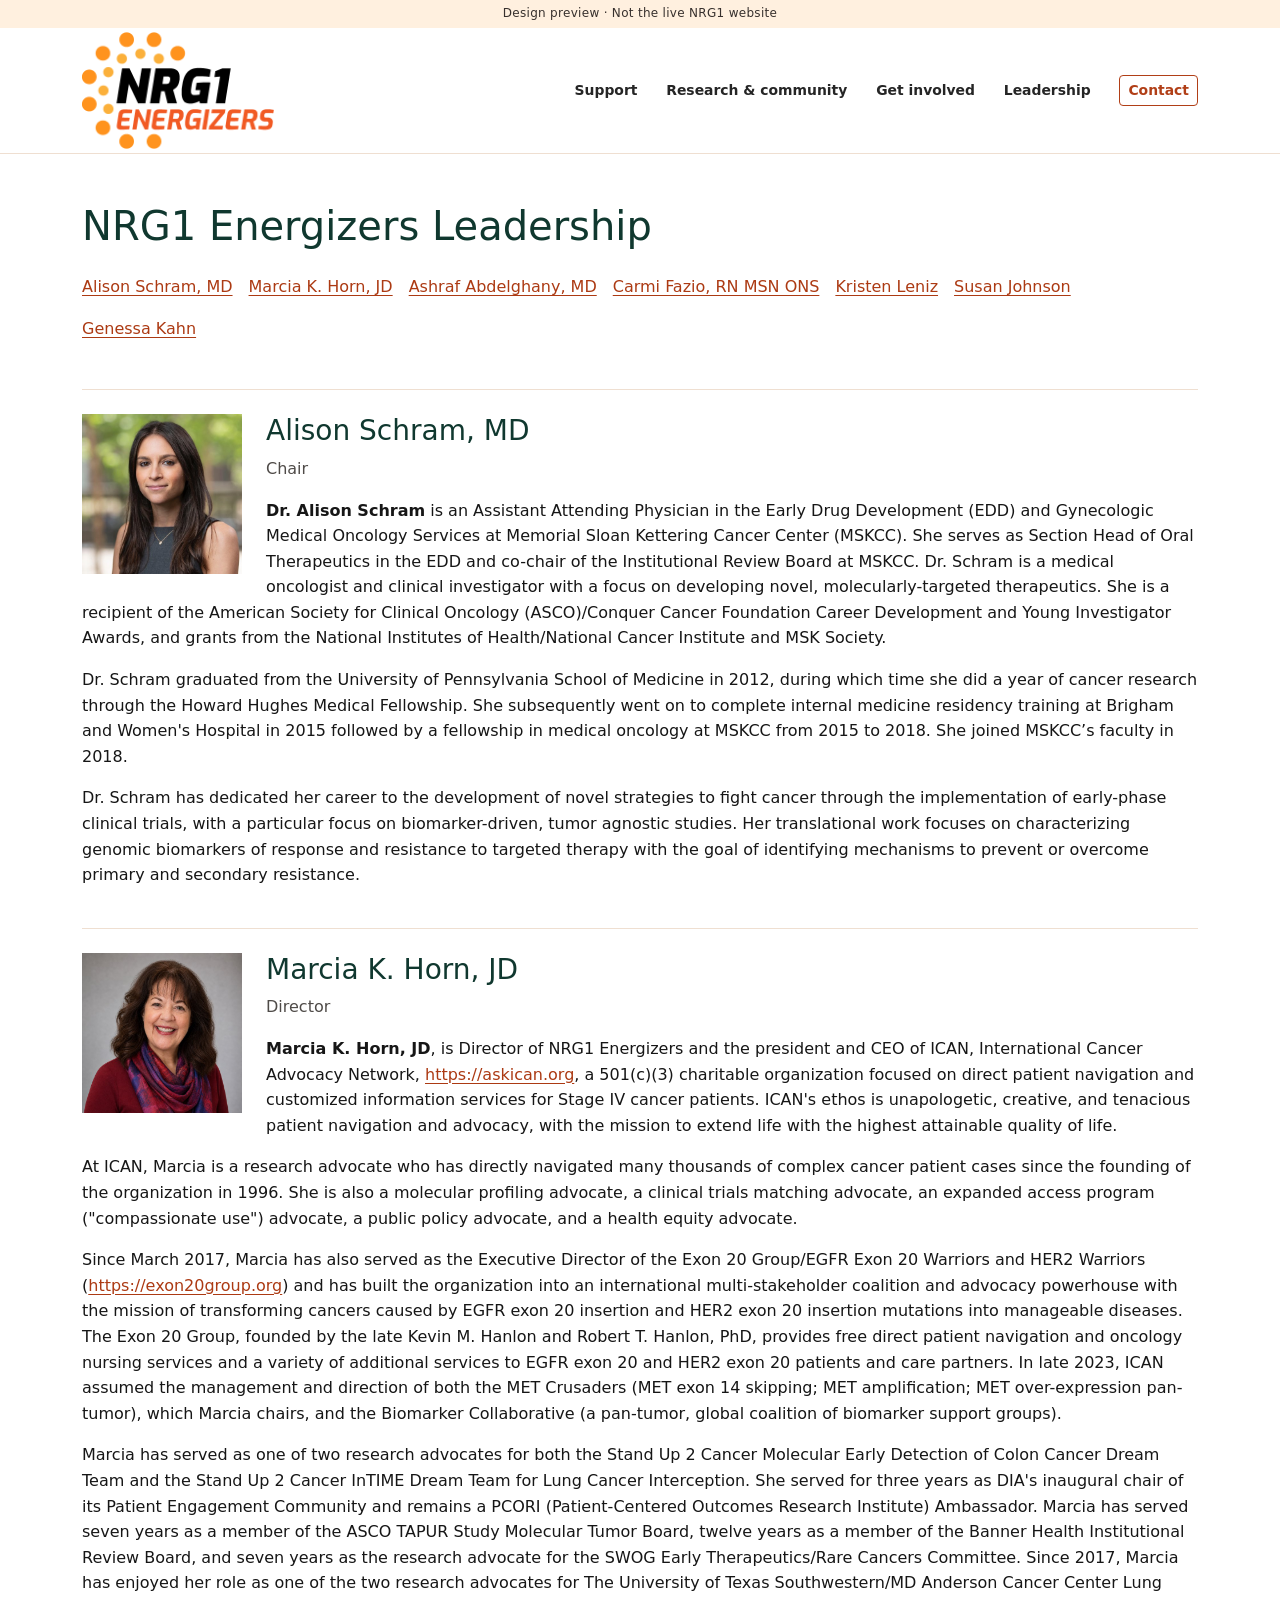
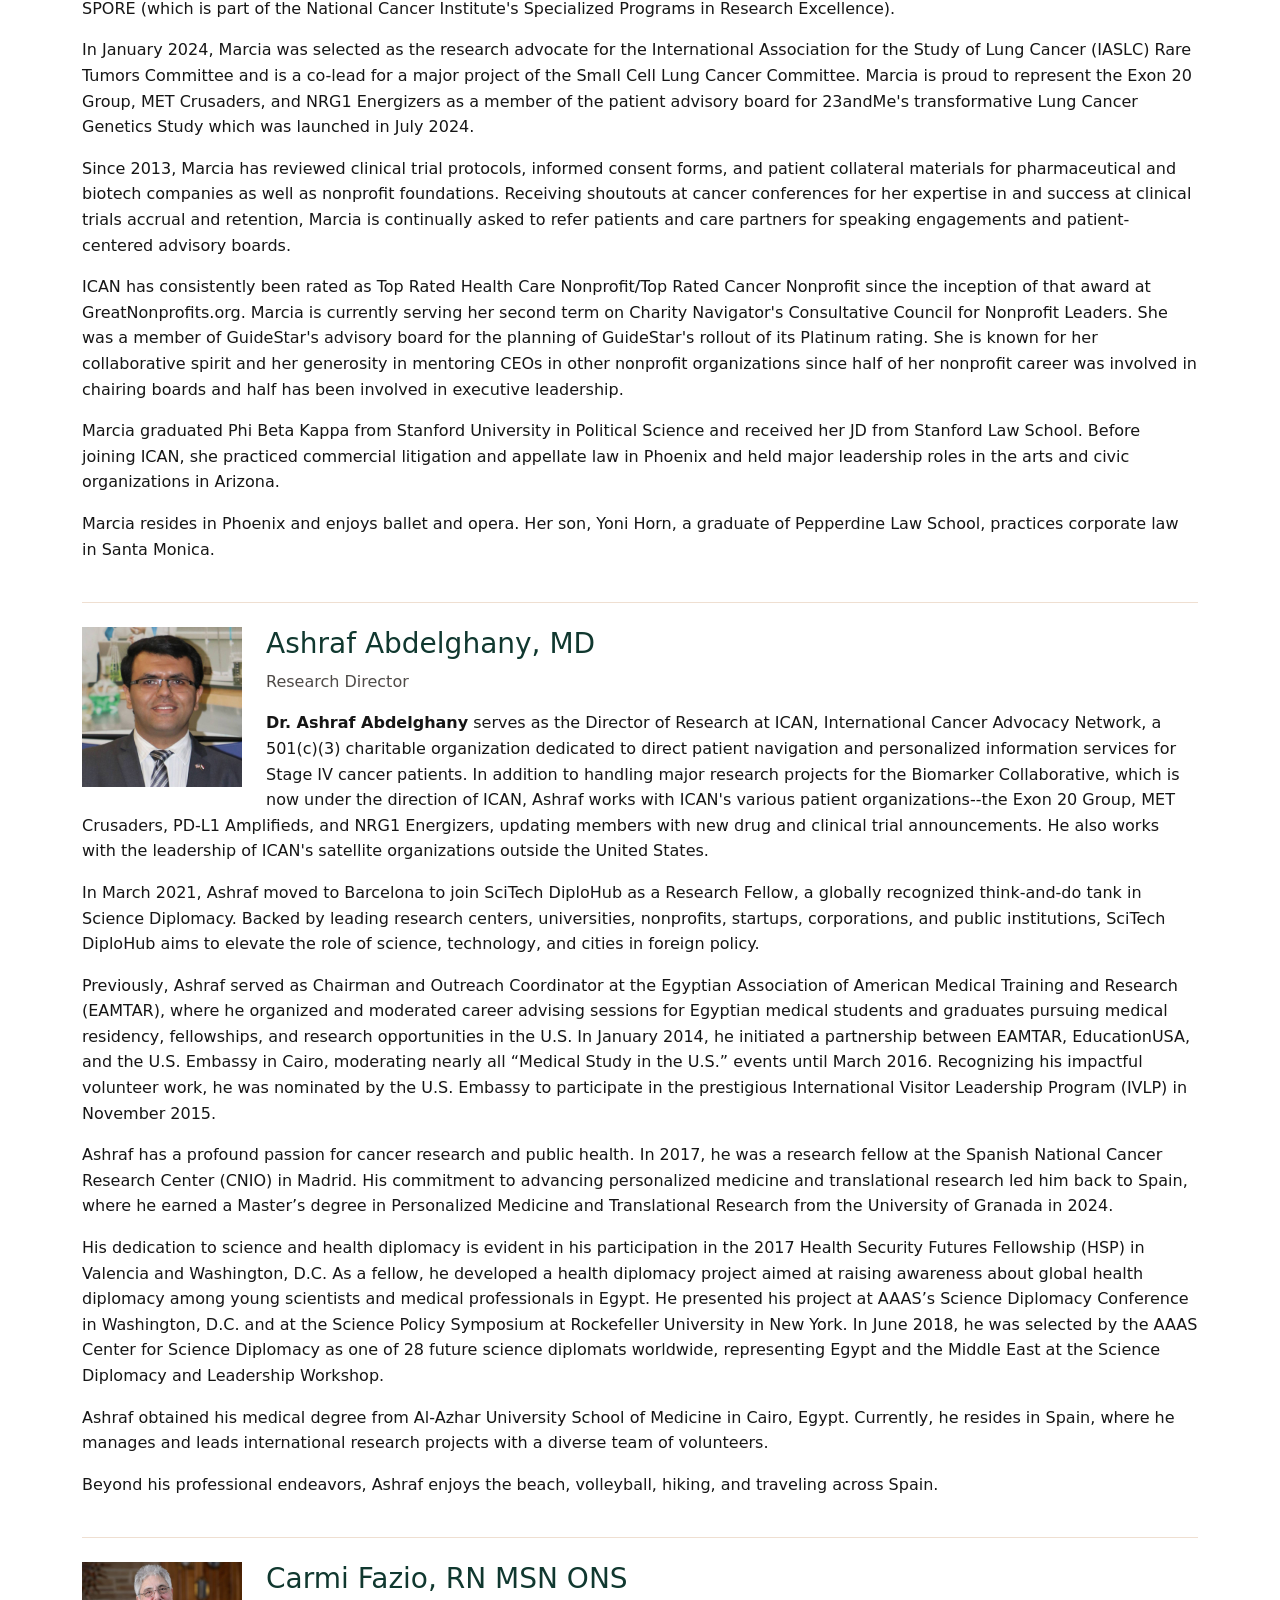
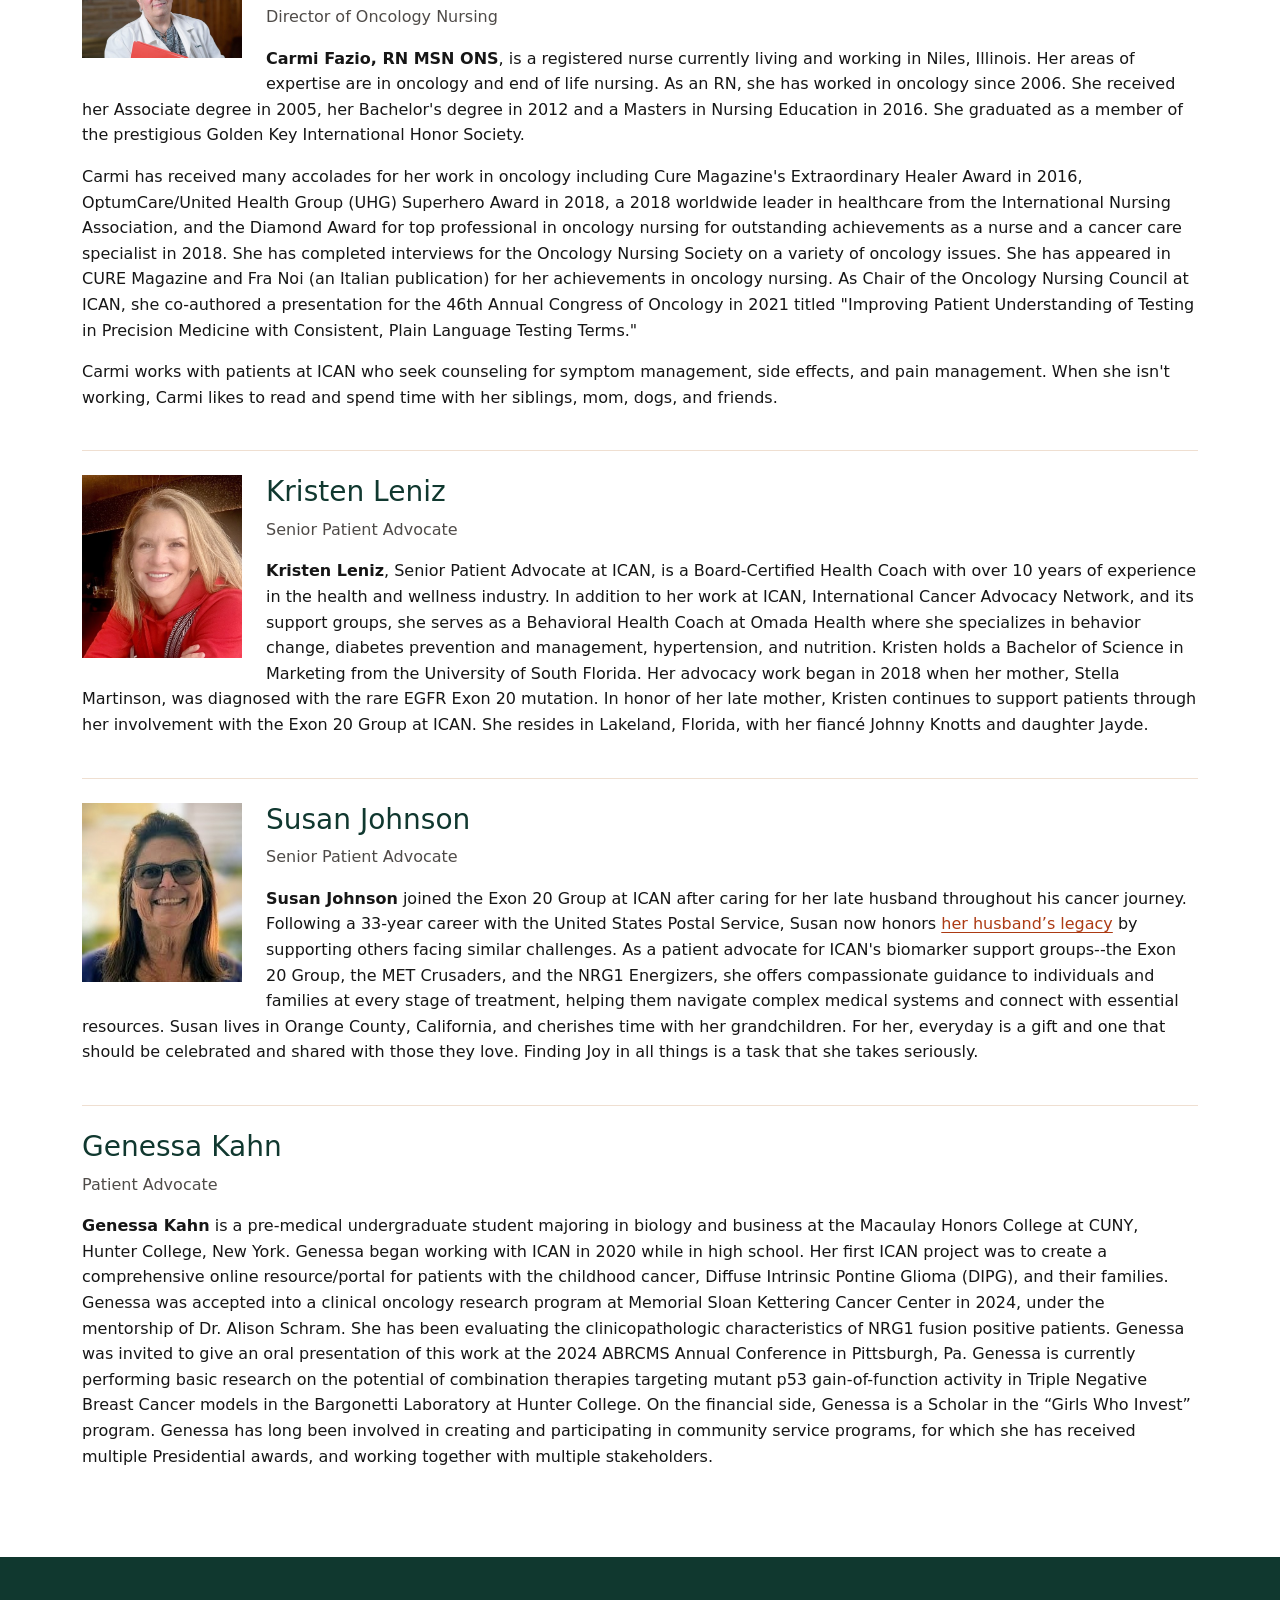
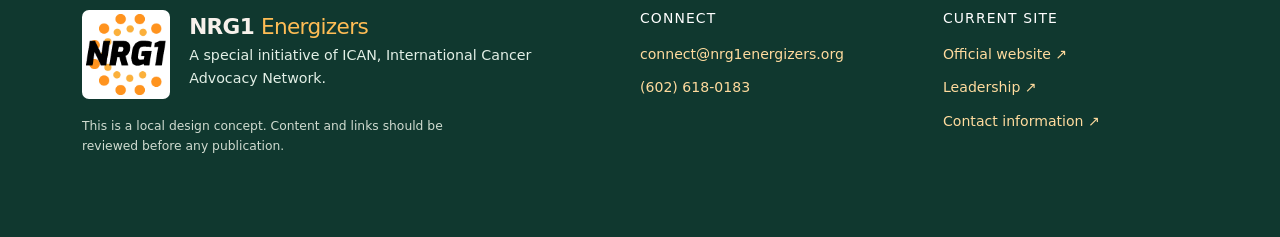
==== preview/leadership-bios.html @ 2e57fc19 "Publish NRG1 design preview for Marcia" ====
<!doctype html>
<html lang="en">
<head>
  <meta charset="utf-8">
  <meta name="viewport" content="width=device-width, initial-scale=1">
  <meta name="description" content="Full biographies of the NRG1 Energizers leadership team.">
  <title>Leadership Biographies — NRG1 Energizers</title>
  <link rel="icon" href="assets/images/nrg1-icon.png" type="image/png">
  <link href="https://cdn.jsdelivr.net/npm/bootstrap@5.2.3/dist/css/bootstrap.min.css" rel="stylesheet">
  <link href="assets/css/nrg1.css" rel="stylesheet">
  <link href="assets/css/design-experiments.css" rel="stylesheet">
</head>
<body class="nrg1-bootstrap-theme">
  <a class="skip-link" href="#main">Skip to content</a>
  <div class="prototype-label">Design preview · Not the live NRG1 website</div>
  <header class="site-header">
    <nav class="container nav-wrap" aria-label="Main navigation">
      <a class="wordmark" href="index.html" aria-label="NRG1 Energizers home">
        <img class="brand-logo" src="assets/images/nrg1-logo.png" width="392" height="240" alt="NRG1 Energizers">
      </a>
      <div class="nav-desktop">
        <a href="index.html#support">Support</a>
        <a href="index.html#research">Research &amp; community</a>
        <a href="index.html#involved">Get involved</a>
        <a href="index.html#leadership">Leadership</a>
        <a class="btn btn-outline-primary btn-sm" href="contact.html">Contact</a>
      </div>
      <details class="mobile-nav">
        <summary>Menu <span aria-hidden="true">☰</span></summary>
        <div class="mobile-nav-items">
          <a href="index.html#support">Support</a>
          <a href="index.html#research">Research &amp; community</a>
          <a href="index.html#involved">Get involved</a>
          <a href="index.html#leadership">Leadership</a>
          <a class="btn btn-outline-primary btn-sm" href="contact.html">Contact</a>
        </div>
      </details>
    </nav>
  </header>

  <main id="main" class="leadership-bios container py-5">
    <h1 class="mb-4">NRG1 Energizers Leadership</h1>
    <nav class="mb-5" aria-label="Jump to a biography">
      <ul class="list-unstyled d-flex flex-wrap gap-3 mb-0">
        <li><a href="#alison-schram">Alison Schram, MD</a></li>
        <li><a href="#marcia-horn">Marcia K. Horn, JD</a></li>
        <li><a href="#ashraf-abdelghany">Ashraf Abdelghany, MD</a></li>
        <li><a href="#carmi-fazio">Carmi Fazio, RN MSN ONS</a></li>
        <li><a href="#kristen-leniz">Kristen Leniz</a></li>
        <li><a href="#susan-johnson">Susan Johnson</a></li>
        <li><a href="#genessa-kahn">Genessa Kahn</a></li>
      </ul>
    </nav>
    <!-- Biography wording, paragraph boundaries, emphasis, and links preserved from https://nrg1energizers.org/leadership.html. -->
    <section id="alison-schram" class="bio-section clearfix py-4 border-top" aria-labelledby="alison-schram-heading" tabindex="-1">
      <img class="bio-portrait img-fluid d-block float-md-start me-md-4 mb-3" src="assets/images/leadership/alison-schram.jpg" width="500" height="500" alt="Portrait of Alison Schram, MD" loading="lazy">
      <h2 class="fs-3 mb-2" id="alison-schram-heading">Alison Schram, MD</h2>
      <p class="bio-title mb-3">Chair</p>
      <p><strong>Dr. Alison Schram</strong>  is an Assistant Attending Physician in the Early Drug Development (EDD) and Gynecologic Medical Oncology Services at Memorial Sloan Kettering Cancer Center (MSKCC). She serves as Section Head of Oral Therapeutics in the EDD and co-chair of the Institutional Review Board at MSKCC. Dr. Schram is a medical oncologist and clinical investigator with a focus on developing novel, molecularly-targeted therapeutics. She is a recipient of the American Society for Clinical Oncology (ASCO)/Conquer Cancer Foundation Career Development and Young Investigator Awards, and grants from the National Institutes of Health/National Cancer Institute and MSK Society.</p>
      <p>Dr. Schram graduated from the University of Pennsylvania School of Medicine in 2012, during which time she did a year of cancer research through the Howard Hughes Medical Fellowship. She subsequently went on to complete internal medicine residency training at Brigham and Women's Hospital in 2015 followed by a fellowship in medical oncology at MSKCC from 2015 to 2018. She joined MSKCC’s faculty in 2018.</p>
      <p>Dr. Schram has dedicated her career to the development of novel strategies to fight cancer through the implementation of early-phase clinical trials, with a particular focus on biomarker-driven, tumor agnostic studies. Her translational work focuses on characterizing genomic biomarkers of response and resistance to targeted therapy with the goal of identifying mechanisms to prevent or overcome primary and secondary resistance.</p>
    </section>
    <section id="marcia-horn" class="bio-section clearfix py-4 border-top" aria-labelledby="marcia-horn-heading" tabindex="-1">
      <img class="bio-portrait img-fluid d-block float-md-start me-md-4 mb-3" src="assets/images/leadership/marcia_horn.jpg" width="560" height="560" alt="Portrait of Marcia K. Horn, JD" loading="lazy">
      <h2 class="fs-3 mb-2" id="marcia-horn-heading">Marcia K. Horn, JD</h2>
      <p class="bio-title mb-3">Director</p>
      <p><strong>Marcia K. Horn, JD</strong>, is Director of NRG1 Energizers and the president and CEO of ICAN, International Cancer Advocacy Network, <a href="https://askican.org/">https://askican.org</a>, a 501(c)(3) charitable organization focused on direct patient navigation and customized information services for Stage IV cancer patients. ICAN's ethos is unapologetic, creative, and tenacious patient navigation and advocacy, with the mission to extend life with the highest attainable quality of life.</p>
      <p>At ICAN, Marcia is a research advocate who has directly navigated many thousands of complex cancer patient cases since the founding of the organization in 1996.  She is also a molecular profiling advocate, a clinical trials matching advocate, an expanded access program ("compassionate use") advocate, a public policy advocate, and a health equity advocate.</p>
      <p>Since March 2017, Marcia has also served as the Executive Director of the Exon 20 Group/EGFR Exon 20 Warriors and HER2 Warriors (<a href="https://exon20group.org/">https://exon20group.org</a>) and has built the organization into an international multi-stakeholder coalition and advocacy powerhouse with the mission of transforming cancers caused by EGFR exon 20 insertion and HER2 exon 20 insertion mutations into manageable diseases. The Exon 20 Group, founded by the late Kevin M. Hanlon and Robert T. Hanlon, PhD, provides free direct patient navigation and oncology nursing services and a variety of additional services to EGFR exon 20 and HER2 exon 20 patients and care partners.  In late 2023, ICAN assumed the management and direction of both the MET Crusaders (MET exon 14 skipping; MET amplification; MET over-expression pan-tumor), which Marcia chairs, and the Biomarker Collaborative (a pan-tumor, global coalition of biomarker support groups).</p>
      <p>Marcia has served as one of two research advocates for both the Stand Up 2 Cancer Molecular Early Detection of Colon Cancer Dream Team and the Stand Up 2 Cancer InTIME Dream Team for Lung Cancer Interception. She served for three years as DIA's inaugural chair of its Patient Engagement Community and remains a PCORI (Patient-Centered Outcomes Research Institute) Ambassador. Marcia has served seven years as a member of the ASCO TAPUR Study Molecular Tumor Board, twelve years as a member of the Banner Health Institutional Review Board, and seven years as the research advocate for the SWOG Early Therapeutics/Rare Cancers Committee. Since 2017, Marcia has enjoyed her role as one of the two research advocates for The University of Texas Southwestern/MD Anderson Cancer Center Lung SPORE (which is part of the National Cancer Institute's Specialized Programs in Research Excellence).</p>
      <p>In January 2024, Marcia was selected as the research advocate for the International Association for the Study of Lung Cancer (IASLC) Rare Tumors Committee and is a co-lead for a major project of the Small Cell Lung Cancer Committee. Marcia is proud to represent the Exon 20 Group, MET Crusaders, and NRG1 Energizers as a member of the patient advisory board for 23andMe's transformative Lung Cancer Genetics Study which was launched in July 2024.</p>
      <p>Since 2013, Marcia has reviewed clinical trial protocols, informed consent forms, and patient collateral materials for pharmaceutical and biotech companies as well as nonprofit foundations. Receiving shoutouts at cancer conferences for her expertise in and success at clinical trials accrual and retention, Marcia is continually asked to refer patients and care partners for speaking engagements and patient-centered advisory boards.</p>
      <p>ICAN has consistently been rated as Top Rated Health Care Nonprofit/Top Rated Cancer Nonprofit since the inception of that award at GreatNonprofits.org. Marcia is currently serving her second term on Charity Navigator's Consultative Council for Nonprofit Leaders. She was a member of GuideStar's advisory board for the planning of GuideStar's rollout of its Platinum rating. She is known for her collaborative spirit and her generosity in mentoring CEOs in other nonprofit organizations since half of her nonprofit career was involved in chairing boards and half has been involved in executive leadership.</p>
      <p>Marcia graduated Phi Beta Kappa from Stanford University in Political Science and received her JD from Stanford Law School.  Before joining ICAN, she practiced commercial litigation and appellate law in Phoenix and held major leadership roles in the arts and civic organizations in Arizona.</p>
      <p>Marcia resides in Phoenix and enjoys ballet and opera. Her son, Yoni Horn, a graduate of Pepperdine Law School, practices corporate law in Santa Monica.</p>
    </section>
    <section id="ashraf-abdelghany" class="bio-section clearfix py-4 border-top" aria-labelledby="ashraf-abdelghany-heading" tabindex="-1">
      <img class="bio-portrait img-fluid d-block float-md-start me-md-4 mb-3" src="assets/images/leadership/ashraf-abdelghany.jpg" width="960" height="960" alt="Portrait of Ashraf Abdelghany, MD" loading="lazy">
      <h2 class="fs-3 mb-2" id="ashraf-abdelghany-heading">Ashraf Abdelghany, MD</h2>
      <p class="bio-title mb-3">Research Director</p>
      <p><strong>Dr. Ashraf Abdelghany</strong> serves as the Director of Research at ICAN, International Cancer Advocacy Network, a 501(c)(3) charitable organization dedicated to direct patient navigation and personalized information services for Stage IV cancer patients.  In addition to handling major research projects for the Biomarker Collaborative, which is now under the direction of ICAN, Ashraf works with ICAN's various patient organizations--the Exon 20 Group, MET Crusaders, PD-L1 Amplifieds, and NRG1 Energizers, updating members with new drug and clinical trial announcements.  He also works with the leadership of ICAN's satellite organizations outside the United States.</p>
      <p>In March 2021, Ashraf moved to Barcelona to join SciTech DiploHub as a Research Fellow, a globally recognized think-and-do tank in Science Diplomacy. Backed by leading research centers, universities, nonprofits, startups, corporations, and public institutions, SciTech DiploHub aims to elevate the role of science, technology, and cities in foreign policy.</p>
      <p>Previously, Ashraf served as Chairman and Outreach Coordinator at the Egyptian Association of American Medical Training and Research (EAMTAR), where he organized and moderated career advising sessions for Egyptian medical students and graduates pursuing medical residency, fellowships, and research opportunities in the U.S.  In January 2014, he initiated a partnership between EAMTAR, EducationUSA, and the U.S. Embassy in Cairo, moderating nearly all “Medical Study in the U.S.” events until March 2016. Recognizing his impactful volunteer work, he was nominated by the U.S. Embassy to participate in the prestigious International Visitor Leadership Program (IVLP) in November 2015.</p>
      <p>Ashraf has a profound passion for cancer research and public health. In 2017, he was a research fellow at the Spanish National Cancer Research Center (CNIO) in Madrid. His commitment to advancing personalized medicine and translational research led him back to Spain, where he earned a Master’s degree in Personalized Medicine and Translational Research from the University of Granada in 2024.</p>
      <p>His dedication to science and health diplomacy is evident in his participation in the 2017 Health Security Futures Fellowship (HSP) in Valencia and Washington, D.C. As a fellow, he developed a health diplomacy project aimed at raising awareness about global health diplomacy among young scientists and medical professionals in Egypt. He presented his project at AAAS’s Science Diplomacy Conference in Washington, D.C. and at the Science Policy Symposium at Rockefeller University in New York. In June 2018, he was selected by the AAAS Center for Science Diplomacy as one of 28 future science diplomats worldwide, representing Egypt and the Middle East at the Science Diplomacy and Leadership Workshop.</p>
      <p>Ashraf obtained his medical degree from Al-Azhar University School of Medicine in Cairo, Egypt. Currently, he resides in Spain, where he manages and leads international research projects with a diverse team of volunteers.</p>
      <p>Beyond his professional endeavors, Ashraf enjoys the beach, volleyball, hiking, and traveling across Spain.</p>
    </section>
    <section id="carmi-fazio" class="bio-section clearfix py-4 border-top" aria-labelledby="carmi-fazio-heading" tabindex="-1">
      <img class="bio-portrait img-fluid d-block float-md-start me-md-4 mb-3" src="assets/images/leadership/carmi-fazio.jpg" width="640" height="382" alt="Portrait of Carmi Fazio, RN MSN ONS" loading="lazy">
      <h2 class="fs-3 mb-2" id="carmi-fazio-heading">Carmi Fazio, RN MSN ONS</h2>
      <p class="bio-title mb-3">Director of Oncology Nursing</p>
      <p><strong>Carmi Fazio, RN MSN ONS</strong>, is a registered nurse currently living and working in Niles, Illinois. Her areas of expertise are in oncology and end of life nursing. As an RN, she has worked in oncology since 2006. She received her Associate degree in 2005, her Bachelor's degree in 2012 and a Masters in Nursing Education in 2016. She graduated as a member of the prestigious Golden Key International Honor Society.</p>
      <p>Carmi has received many accolades for her work in oncology including Cure Magazine's Extraordinary Healer Award in 2016, OptumCare/United Health Group (UHG) Superhero Award in 2018, a 2018 worldwide leader in healthcare from the International Nursing Association, and the Diamond Award for top professional in oncology nursing for outstanding achievements as a nurse and a cancer care specialist in 2018. She has completed interviews for the Oncology Nursing Society on a variety of oncology issues. She has appeared in CURE Magazine and Fra Noi (an Italian publication) for her achievements in oncology nursing. As Chair of the Oncology Nursing Council at ICAN, she co-authored a presentation for the 46th Annual Congress of Oncology in 2021 titled "Improving Patient Understanding of Testing in Precision Medicine with Consistent, Plain Language Testing Terms."</p>
      <p>Carmi works with patients at ICAN who seek counseling for symptom management, side effects, and pain management. When she isn't working, Carmi likes to read and spend time with her siblings, mom, dogs, and friends.</p>
    </section>
    <section id="kristen-leniz" class="bio-section clearfix py-4 border-top" aria-labelledby="kristen-leniz-heading" tabindex="-1">
      <img class="bio-portrait img-fluid d-block float-md-start me-md-4 mb-3" src="assets/images/leadership/kristen-leniz.jpg" width="500" height="571" alt="Portrait of Kristen Leniz" loading="lazy">
      <h2 class="fs-3 mb-2" id="kristen-leniz-heading">Kristen Leniz</h2>
      <p class="bio-title mb-3">Senior Patient Advocate</p>
      <p><strong>Kristen Leniz</strong>, Senior Patient Advocate at ICAN, is a Board-Certified Health Coach with over 10 years of experience in the health and wellness industry. In addition to her work at ICAN, International Cancer Advocacy Network, and its support groups, she serves as a Behavioral Health Coach at Omada Health where she specializes in behavior change, diabetes prevention and management, hypertension, and nutrition. Kristen holds a Bachelor of Science in Marketing from the University of South Florida. Her advocacy work began in 2018 when her mother, Stella Martinson, was diagnosed with the rare EGFR Exon 20 mutation. In honor of her late mother, Kristen continues to support patients through her involvement with the Exon 20 Group at ICAN. She resides in Lakeland, Florida, with her fiancé Johnny Knotts and daughter Jayde.</p>
    </section>
    <section id="susan-johnson" class="bio-section clearfix py-4 border-top" aria-labelledby="susan-johnson-heading" tabindex="-1">
      <img class="bio-portrait img-fluid d-block float-md-start me-md-4 mb-3" src="assets/images/leadership/susan-johnson.jpg" width="260" height="291" alt="Portrait of Susan Johnson" loading="lazy">
      <h2 class="fs-3 mb-2" id="susan-johnson-heading">Susan Johnson</h2>
      <p class="bio-title mb-3">Senior Patient Advocate</p>
      <p><strong>Susan Johnson</strong> joined the Exon 20 Group at ICAN after caring for her late husband throughout his cancer journey. Following a 33-year career with the United States Postal Service, Susan now honors <a href="https://askican.org/namedprograms/sjohnson.html">her husband’s legacy</a> by supporting others facing similar challenges. As a patient advocate for ICAN's biomarker support groups--the Exon 20 Group, the MET Crusaders, and the NRG1 Energizers, she offers compassionate guidance to individuals and families at every stage of treatment, helping them navigate complex medical systems and connect with essential resources. Susan lives in Orange County, California, and cherishes time with her grandchildren. For her, everyday is a gift and one that should be celebrated and shared with those they love. Finding Joy in all things is a task that she takes seriously.</p>
    </section>
    <section id="genessa-kahn" class="bio-section clearfix py-4 border-top" aria-labelledby="genessa-kahn-heading" tabindex="-1">
      <h2 class="fs-3 mb-2" id="genessa-kahn-heading">Genessa Kahn</h2>
      <p class="bio-title mb-3">Patient Advocate</p>
      <p><strong>Genessa Kahn</strong> is a pre-medical undergraduate student majoring in biology and business at the Macaulay Honors College at CUNY, Hunter College, New York. Genessa began working with ICAN in 2020 while in high school. Her first ICAN project was to create a comprehensive online resource/portal for patients with the childhood cancer, Diffuse Intrinsic Pontine Glioma (DIPG), and their families. Genessa was accepted into a clinical oncology research program at Memorial Sloan Kettering Cancer Center in 2024, under the mentorship of Dr. Alison Schram. She has been evaluating the clinicopathologic characteristics of NRG1 fusion positive patients. Genessa was invited to give an oral presentation of this work at the 2024 ABRCMS Annual Conference in Pittsburgh, Pa. Genessa is currently performing basic research on the potential of combination therapies targeting mutant p53 gain-of-function activity in Triple Negative Breast Cancer models in the Bargonetti Laboratory at Hunter College. On the financial side, Genessa is a Scholar in the “Girls Who Invest” program. Genessa has long been involved in creating and participating in community service programs, for which she has received multiple Presidential awards, and working together with multiple stakeholders.</p>
    </section>
  </main>

  <footer class="site-footer" id="contact"><div class="container footer-grid">
    <div><div class="footer-brand"><img class="footer-icon" src="assets/images/nrg1-icon.png" width="117" height="119" alt="NRG1 square icon"><div><div class="footer-name">NRG1 <span>Energizers</span></div><p>A special initiative of ICAN, International Cancer Advocacy Network.</p></div></div><p class="footer-disclaimer">This is a local design concept. Content and links should be reviewed before any publication.</p></div>
    <div><h2>Connect</h2><a href="mailto:connect@nrg1energizers.org">connect@nrg1energizers.org</a><a href="tel:+16026180183">(602) 618-0183</a></div>
    <div><h2>Current site</h2><a href="https://nrg1energizers.org/" target="_blank" rel="noopener">Official website ↗</a><a href="https://nrg1energizers.org/leadership.html" target="_blank" rel="noopener">Leadership ↗</a><a href="https://nrg1energizers.org/contact.html" target="_blank" rel="noopener">Contact information ↗</a></div>
  </div></footer>
</body>
</html>
---- preview/assets/css/nrg1.css ----
:root {
  --ink: #161616;
  --muted: #4f4b48;
  --orange: #f05820;
  --orange-deep: #ac3a13;
  --orange-bright: #f89018;
  --orange-gold: #f8b038;
  --orange-light: #fff0e5;
  --paper: #fff9f3;
  --cream: #fff8ed;
  --line: #efdfd1;
  --white: #fff;
  --content: 1140px;
}
* {
  box-sizing: border-box;
}
html {
  scroll-behavior: smooth;
}
body {
  margin: 0;
  background: #fff;
  color: var(--ink);
  font-family:
    system-ui,
    -apple-system,
    BlinkMacSystemFont,
    "Segoe UI",
    Arial,
    sans-serif;
  line-height: 1.6;
}
a {
  color: var(--orange-deep);
  text-underline-offset: 3px;
}
a:hover {
  color: var(--orange);
}
a:focus-visible,
summary:focus-visible {
  outline: 3px solid #b54c17;
  outline-offset: 4px;
}
.container {
  width: min(var(--content), calc(100% - 3rem));
  margin-inline: auto;
}
.skip-link {
  position: absolute;
  transform: translateY(-200%);
  left: 1rem;
  background: #fff;
  padding: 0.8rem;
  z-index: 1000;
}
.skip-link:focus {
  transform: translateY(0);
}
.prototype-label {
  background: #fff0df;
  color: #37302d;
  text-align: center;
  font-size: 0.75rem;
  letter-spacing: 0.025em;
  padding: 0.28rem 1rem;
}
.site-header {
  background: #fff;
  border-bottom: 1px solid var(--line);
}
.nav-wrap {
  display: flex;
  min-height: 125px;
  align-items: center;
  justify-content: space-between;
  gap: 2rem;
}
.wordmark {
  text-decoration: none;
  color: var(--ink);
  display: flex;
  align-items: center;
  gap: 0.7rem;
  white-space: nowrap;
}
.wordmark:hover {
  color: var(--ink);
}
.brand-logo {
  display: block;
  width: 192px;
  height: auto;
  max-width: 100%;
}
.nav-desktop {
  display: flex;
  align-items: center;
  gap: 1.8rem;
}
.nav-desktop a {
  color: #252525;
  text-decoration: none;
  font-size: 0.87rem;
  font-weight: 600;
}
.nav-desktop a:hover {
  color: var(--orange);
}
.nav-desktop .nav-contact {
  border: 1px solid var(--orange);
  color: var(--orange-deep);
  border-radius: 5px;
  padding: 0.5rem 1rem;
}
.mobile-nav {
  display: none;
}
.hero {
  background: linear-gradient(118deg, #fff 15%, #fff8ee 100%);
  border-bottom: 1px solid var(--line);
}
.hero-grid {
  display: grid;
  grid-template-columns: 1.1fr 0.9fr;
  align-items: center;
  min-height: 560px;
  gap: 3rem;
  padding-block: 4rem;
}
.eyebrow {
  text-transform: uppercase;
  letter-spacing: 0.17em;
  color: var(--orange-deep);
  font-weight: 750;
  font-size: 0.72rem;
  line-height: 1.5;
  margin: 0 0 1.2rem;
}
.hero h1 {
  font-size: clamp(2.7rem, 4.35vw, 4.5rem);
  line-height: 1.1;
  font-weight: 760;
  letter-spacing: -0.052em;
  margin: 0 0 1.5rem;
  max-width: 750px;
}
.hero h1 em {
  color: var(--orange-deep);
  font-weight: 650;
  font-style: normal;
}
.hero-lead {
  font-size: 1.1rem;
  color: #45413e;
  line-height: 1.75;
  max-width: 610px;
  margin-bottom: 2.1rem;
}
.hero-actions {
  display: flex;
  gap: 0.75rem;
  flex-wrap: wrap;
}
.button {
  display: inline-flex;
  align-items: center;
  justify-content: center;
  min-height: 48px;
  border-radius: 5px;
  padding: 0.75rem 1.2rem;
  text-decoration: none;
  font-weight: 700;
  font-size: 0.89rem;
  line-height: 1.2;
  border: 1px solid var(--orange-deep);
}
.button-primary {
  background: var(--orange-deep);
  color: #fff;
}
.button-primary:hover {
  background: #862c0e;
  border-color: #862c0e;
  color: #fff;
}
.button-outline {
  color: var(--orange-deep);
  background: transparent;
}
.button-outline:hover {
  background: #fff0e3;
  color: #762b0e;
}
.hero-art {
  margin: 0;
  min-height: 375px;
  position: relative;
  display: flex;
  align-items: stretch;
  justify-content: center;
  padding: 13px;
  background: #fff;
  border: 1px solid #eedfd0;
  border-radius: 8px;
  box-shadow: 0 20px 42px rgba(85, 48, 16, 0.08);
}
.hero-photo {
  display: block;
  width: 100%;
  height: auto;
  min-height: 347px;
  max-height: 400px;
  object-fit: cover;
  object-position: center;
  border-radius: 3px;
}
.section {
  padding: 6rem 0;
}
.section-heading {
  max-width: 690px;
  margin-bottom: 2.7rem;
}
.section-heading h2,
.research-section h2,
.involve-section h2 {
  font-size: clamp(2rem, 3vw, 3rem);
  line-height: 1.18;
  letter-spacing: -0.035em;
  font-weight: 750;
  margin: 0 0 1rem;
}
.section-heading > p:last-child {
  font-size: 1.04rem;
  color: var(--muted);
}
.feature-grid {
  display: grid;
  grid-template-columns: repeat(4, minmax(0, 1fr));
  gap: 1rem;
}
.feature-card {
  border: 1px solid var(--line);
  border-top: 3px solid var(--orange);
  border-radius: 5px;
  background: #fff;
  padding: 1.75rem 1.5rem 1.6rem;
  min-height: 315px;
  display: flex;
  flex-direction: column;
}
.feature-number {
  font-size: 0.77rem;
  letter-spacing: 0.08em;
  color: var(--orange-deep);
  font-weight: 800;
  margin-bottom: 1.35rem;
}
.feature-card h3 {
  font-size: 1.23rem;
  line-height: 1.27;
  letter-spacing: -0.018em;
  margin-bottom: 0.9rem;
  font-weight: 740;
}
.feature-card p {
  font-size: 0.92rem;
  color: var(--muted);
  line-height: 1.7;
  margin-bottom: 1.2rem;
}
.text-link {
  text-decoration: none;
  font-size: 0.85rem;
  font-weight: 750;
  margin-top: auto;
}
.research-section {
  background: #fff6eb;
}
.research-grid {
  display: grid;
  grid-template-columns: 1fr 1fr;
  gap: 6rem;
  align-items: start;
}
.research-section h2 {
  max-width: 480px;
}
.body-large {
  font-size: 1.06rem;
  color: var(--muted);
  max-width: 500px;
  margin-bottom: 2rem;
}
.research-points {
  display: grid;
  gap: 2rem;
}
.research-points > div {
  display: flex;
  gap: 1rem;
  border-bottom: 1px solid #efdccc;
  padding-bottom: 1.2rem;
}
.research-points > div:last-child {
  border-bottom: 0;
}
.small-mark {
  height: 13px;
  width: 13px;
  flex: 0 0 13px;
  margin-top: 0.4rem;
  border-radius: 50% 5% 50% 5%;
  background: var(--orange-bright);
  transform: rotate(35deg);
}
.research-points h3 {
  font-size: 1.08rem;
  margin: 0 0 0.5rem;
  font-weight: 750;
}
.research-points p {
  font-size: 0.93rem;
  color: var(--muted);
  margin: 0;
  line-height: 1.6;
}
.involve-grid {
  display: grid;
  grid-template-columns: 1fr 0.8fr;
  align-items: center;
  gap: 6rem;
}
.involve-section p:not(.eyebrow) {
  color: var(--muted);
  max-width: 560px;
  font-size: 1.05rem;
}
.involve-panel {
  background: var(--paper);
  padding: 2.1rem 2.4rem;
  border-left: 4px solid var(--orange);
}
.involve-panel .panel-heading {
  font-weight: 800;
  font-size: 1.2rem !important;
  color: var(--ink) !important;
  margin-bottom: 0.5rem;
}
.involve-panel .panel-note {
  font-size: 0.77rem !important;
  margin-top: 1rem;
  margin-bottom: 0;
}
.site-footer {
  background: #171717;
  color: #f7f1eb;
  padding: 3.3rem 0 4rem;
}
.footer-grid {
  display: grid;
  grid-template-columns: 2fr 1fr 1fr;
  gap: 3rem;
}
.footer-brand {
  display: flex;
  gap: 1.2rem;
  align-items: flex-start;
  margin-bottom: 0.7rem;
}
.footer-icon {
  display: block;
  width: 88px;
  height: auto;
  flex: 0 0 88px;
  background: white;
  border-radius: 7px;
  padding: 4px;
}
.footer-name {
  font-weight: 800;
  font-size: 1.35rem;
  letter-spacing: -0.03em;
}
.footer-name span {
  font-weight: 500;
  color: #f8b038;
}
.site-footer p {
  color: #d4cbc2;
  font-size: 0.89rem;
  max-width: 410px;
}
.site-footer .footer-disclaimer {
  color: #c6b8ae;
  font-size: 0.77rem;
}
.site-footer h2 {
  font-size: 0.87rem;
  text-transform: uppercase;
  letter-spacing: 0.08em;
  color: #fff;
  margin: 0 0 1rem;
}
.site-footer a {
  display: block;
  color: #ffe0b2;
  font-size: 0.88rem;
  text-decoration: none;
  margin-bottom: 0.7rem;
  overflow-wrap: anywhere;
}
.site-footer a:hover {
  text-decoration: underline;
}
@media (max-width: 1000px) {
  .nav-desktop {
    gap: 0.9rem;
  }
  .feature-grid {
    grid-template-columns: repeat(2, minmax(0, 1fr));
  }
  .feature-card {
    min-height: 270px;
  }
  .research-grid,
  .involve-grid {
    gap: 3rem;
  }
  .hero-grid {
    gap: 1.2rem;
  }
}
@media (max-width: 750px) {
  .container {
    width: min(100% - 2rem, var(--content));
  }
  .nav-wrap {
    min-height: 98px;
  }
  .brand-logo {
    width: 148px;
  }
  .nav-desktop {
    display: none;
  }
  .mobile-nav {
    display: block;
    position: relative;
  }
  .mobile-nav summary {
    cursor: pointer;
    list-style: none;
    font-weight: 700;
    border: 1px solid #ddd4ca;
    border-radius: 5px;
    padding: 0.45rem 0.7rem;
  }
  .mobile-nav summary::-webkit-details-marker {
    display: none;
  }
  .mobile-nav-items {
    position: absolute;
    z-index: 20;
    right: 0;
    top: calc(100% + 5px);
    width: 240px;
    background: #fff;
    border: 1px solid var(--line);
    box-shadow: 0 9px 30px #0002;
    padding: 0.5rem;
  }
  .mobile-nav-items a {
    display: block;
    text-decoration: none;
    color: var(--ink);
    padding: 0.7rem;
    border-bottom: 1px solid #eee;
  }
  .hero-grid {
    grid-template-columns: 1fr;
    padding-block: 3.4rem;
    gap: 2rem;
  }
  .hero-art {
    min-height: 0;
    max-width: 500px;
    width: 100%;
    margin-inline: auto;
    padding: 9px;
  }
  .hero-photo {
    min-height: 0;
    max-height: none;
    aspect-ratio: 4/3;
    object-fit: cover;
  }
  .hero h1 {
    font-size: clamp(2.5rem, 9vw, 3.8rem);
  }
  .section {
    padding: 4rem 0;
  }
  .research-grid,
  .involve-grid {
    grid-template-columns: 1fr;
    gap: 2rem;
  }
  .footer-grid {
    grid-template-columns: 1fr 1fr;
    gap: 2rem;
  }
  .footer-grid > div:first-child {
    grid-column: 1/-1;
  }
}
@media (max-width: 480px) {
  .brand-logo {
    width: 140px;
  }
  .hero-actions {
    flex-direction: column;
    align-items: stretch;
  }
  .feature-grid {
    grid-template-columns: 1fr;
  }
  .feature-card {
    min-height: auto;
  }
  .involve-panel {
    padding: 1.5rem;
  }
  .footer-grid {
    grid-template-columns: 1fr;
  }
  .footer-grid > div:first-child {
    grid-column: auto;
  }
}
@media (prefers-reduced-motion: reduce) {
  html {
    scroll-behavior: auto;
  }
}

/* v0.4: Warm logo-led accent refinements. */
.eyebrow {
  color: var(--orange-deep);
}
.hero h1 em {
  color: var(--orange-deep);
}
.feature-number {
  color: var(--orange-deep);
}
.feature-card:nth-child(2) {
  border-top-color: var(--orange-bright);
}
.feature-card:nth-child(3) {
  border-top-color: var(--orange-gold);
}
.feature-card:nth-child(4) {
  border-top-color: var(--orange-bright);
}
.involve-panel {
  border-left-color: var(--orange);
}
.nav-desktop .nav-contact:hover {
  background: var(--orange-light);
}

/* =======================================================================
   NRG1 v0.5 — COLOR EXPLORATION
   Retains v0.4 section structure. Colors are informed by the NRG1 logo
   with an approximate, original-site-inspired dark-green contrast color.
   This block intentionally overrides selected v0.4 rules for easy testing.
   ======================================================================= */
:root {
  --forest: #19483e;
  --forest-deep: #10382f;
  --forest-ink: #12372f;
  --forest-light: #eaf3ed;
  --warm-gold: #ffbd55;
  --sand: #fff4dd;
}
/* Primary branding and navigation stay light.  Orange H1 reflects user's edit. */
.hero h1 em {
  color: var(--orange);
}
.hero {
  background: linear-gradient(118deg, #fff 8%, #fff9f3 100%);
}
.eyebrow {
  color: var(--orange-deep);
}
.button-primary {
  background: var(--orange);
  border-color: var(--orange);
  color: #fff;
}
.button-primary:hover {
  background: #c94716;
  border-color: #c94716;
  color: #fff;
}
.button-outline {
  border-color: var(--orange);
  color: #bb3a10;
}
.nav-desktop .nav-contact {
  color: #b63a11;
}
/* Patient support: soft warm ground and more individual card personality */
.introduction {
  position: relative;
  background: var(--cream);
  overflow: hidden;
}
.introduction .container {
  position: relative;
}
.introduction .section-heading .eyebrow {
  color: #a5380f;
}
.introduction .section-heading h2 {
  color: var(--forest-ink);
}
.feature-card {
  border: 1px solid #e5dfd4;
  border-top: 6px solid var(--orange);
  border-radius: 12px;
  box-shadow: 0 12px 28px rgba(35, 42, 21, 0.055);
  min-height: 325px;
  transition:
    transform 0.15s ease,
    box-shadow 0.15s ease;
}
.feature-card:hover {
  transform: translateY(-3px);
  box-shadow: 0 16px 34px rgba(35, 42, 21, 0.1);
}
.feature-card:nth-child(1) {
  background: #fffdf9;
  border-top-color: #f05820;
}
.feature-card:nth-child(2) {
  background: #fff9eb;
  border-top-color: #f89018;
}
.feature-card:nth-child(3) {
  background: #f4faf5;
  border-top-color: #2a7b63;
}
.feature-card:nth-child(4) {
  background: #fffdf7;
  border-top-color: #e5a12b;
}
.feature-number {
  display: grid;
  place-items: center;
  width: 46px;
  height: 46px;
  margin-bottom: 1.2rem;
  border-radius: 50%;
  background: #ffebdf;
  color: #ad3711;
  font-size: 0.82rem;
}
.feature-card:nth-child(2) .feature-number {
  background: #ffedd0;
  color: #9c5800;
}
.feature-card:nth-child(3) .feature-number {
  background: #dbece2;
  color: #205642;
}
.feature-card:nth-child(4) .feature-number {
  background: #fff1ce;
  color: #825100;
}
.feature-card h3 {
  color: #172f28;
}
.feature-card .text-link {
  color: #b43a12;
}
.feature-card:nth-child(3) .text-link {
  color: #1b614c;
}
/* Forest-green centerpiece: community and research */
.research-section {
  position: relative;
  isolation: isolate;
  background: var(--forest);
  color: white;
  overflow: hidden;
}
.research-section::after {
  content: "";
  position: absolute;
  inset: 0 0 auto auto;
  width: 285px;
  height: 230px;
  opacity: 0.22;
  pointer-events: none;
  background-image: radial-gradient(
    circle,
    var(--orange-gold) 0 7px,
    transparent 8px
  );
  background-size: 43px 43px;
  mask-image: linear-gradient(to left, black, transparent);
  z-index: -1;
}
.research-section .eyebrow {
  color: #ffd38c;
}
.research-section h2 {
  color: white;
}
.research-section .body-large {
  color: #edf7f0;
}
.research-section .button-outline {
  border-color: #ffc778;
  color: #fff;
  background: transparent;
}
.research-section .button-outline:hover {
  background: #fff;
  color: var(--forest-deep);
}
.research-points > div {
  border-bottom-color: rgba(255, 255, 255, 0.24);
}
.research-points h3 {
  color: #fff;
}
.research-points p {
  color: #e5f1e9;
}
.research-points .small-mark {
  background: var(--warm-gold);
  border-radius: 50%;
  transform: none;
  box-shadow: 0 0 0 5px rgba(255, 189, 85, 0.12);
}
/* Involvement: warm, optimistic counterweight to the deep green above */
.involve-section {
  background: linear-gradient(125deg, #ffd28a 0%, #ffedc8 50%, #fff6e7 100%);
}
.involve-section .eyebrow {
  color: #9d370d;
}
.involve-section h2 {
  color: var(--forest-deep);
}
.involve-section p:not(.eyebrow) {
  color: #3a3730;
}
.involve-panel {
  border: 1px solid #e8d6b6;
  border-left: 7px solid var(--forest);
  border-radius: 12px;
  background: #fffdf8;
  box-shadow: 0 15px 36px rgba(93, 54, 6, 0.11);
}
.involve-panel .panel-heading {
  color: var(--forest-deep) !important;
}
/* Footer ties back to green, with the logo's gold as a complementary accent */
.site-footer {
  background: var(--forest-deep);
}
.site-footer .footer-name span {
  color: var(--warm-gold);
}
.site-footer a {
  color: #ffdb9e;
}
.site-footer a:hover {
  color: #fff;
}
.site-footer p {
  color: #e2efe6;
}
.site-footer .footer-disclaimer {
  color: #d0dbd0;
}
/* Narrow screens: keep composition airy even with richer colors */
@media (max-width: 750px) {
  .research-section::after {
    width: 180px;
    height: 170px;
    opacity: 0.16;
  }
  .feature-card {
    min-height: 0;
  }
}
@media (prefers-reduced-motion: reduce) {
  .feature-card {
    transition: none;
  }
}

/* Full Leadership biographies: Bootstrap owns floats, spacing, and clearing. */
.leadership-bios h1,
.leadership-bios h2 {
  color: var(--forest-deep);
}
.leadership-bios .bio-section {
  --bs-border-color: var(--line);
  scroll-margin-top: 1.5rem;
}
.leadership-bios .bio-title {
  color: var(--muted);
}
.leadership-bios .bio-portrait {
  width: 160px;
  height: auto;
}

/* Contact preview: Bootstrap supplies form layout, spacing, and validation. */
.contact-page h1 {
  color: var(--forest-deep);
}
.contact-page .form-control:focus {
  border-color: var(--nrg1-primary);
  box-shadow: 0 0 0 .25rem rgba(var(--nrg1-primary-rgb), .25);
}
.contact-page .iti {
  width: 100%;
}
---- preview/assets/css/design-experiments.css ----
/* Local experiments only. Keep the preferred page and shared CSS unchanged.
   Starting proportions for review; adjust these variables together as needed. */
.design-experiment {
  --experiment-nav-height: 80px;
  --experiment-icon-width: 40px;
  --experiment-logo-width: 120px;
}
.design-experiment .site-header-forest {
  background: var(--forest);
  border-bottom: 3px solid var(--orange-gold);
  box-shadow: 0 2px 4px rgba(0,0,0,.08);
}
.site-header-forest .nav-wrap {
  min-height: var(--experiment-nav-height);
  padding-block: 8px;
}
.site-header-forest .wordmark { flex-shrink: 0; }
.site-header-forest .nav-desktop a { color: #fff; }
.site-header-forest .nav-desktop a:hover { color: var(--orange-gold); }
.site-header-forest .brand-icon {
  display: block;
  width: var(--experiment-icon-width);
  height: auto;
  max-width: 100%;
  background: #fff;
  border: 2px solid #fff;
  border-radius: 50%;
}
.site-header-forest .brand-logo {
  width: var(--experiment-logo-width);
  height: auto;
  background: #fff;
  border: 2px solid #fff;
  border-radius: 12px;
}
.site-header-forest .nav-desktop .nav-contact {
  border: 1px solid var(--orange-gold);
  color: var(--orange-deep);
  border-radius: 5px;
  padding: .5rem 1rem;
  background: var(--orange-light);
}
.site-header-forest .nav-desktop .nav-contact:hover { background: #fff; }
.site-header-forest .mobile-nav summary { color: #fff; border-color: var(--orange-gold); }
.site-header-forest .mobile-nav-items a { color: var(--forest-deep); }
.site-header-forest .mobile-nav-items a:hover { background: var(--orange-light); }
/* Shared framing already supplies the beige border, green edge and padding.
   Use the logo's intrinsic proportions rather than the abstract art's 4:3 box. */
.design-experiment.frame-accent-padded .hero-art { background: #fff; }
.design-experiment .hero-photo { aspect-ratio: auto; }
/* Independent section color comparison. All other research rules are inherited,
   including the gold marks, upper-right translucent dots and mobile sizing. */
.design-experiment:has(#research-orange:checked) .research-section { background: var(--orange-deep); }
.design-experiment .experiment-options { background: var(--paper); border-bottom: 1px solid var(--line); }
.design-experiment .experiment-options .container {
  display: flex;
  align-items: center;
  flex-wrap: wrap;
  gap: .65rem 1.5rem;
  padding-block: .75rem;
  font-size: .85rem;
}
.design-experiment .experiment-options a { color: var(--forest-deep); }
.design-experiment .experiment-options a[aria-current="page"] { font-weight: 750; }
.design-experiment .experiment-options label { display: flex; align-items: center; gap: .5rem; }
.design-experiment #research-orange { accent-color: var(--orange-deep); }
/* Leadership comparison: Bootstrap sm/lg columns; option A adds xl four-across.
   Portrait dimensions include the border. All spacing changes stay in this section. */
.design-experiment .leadership-section {
  --leadership-portrait-size-four: 12rem;
  --leadership-portrait-size-three: 14rem;
  --leadership-portrait-size: var(--leadership-portrait-size-four);
  --leadership-section-padding: 3rem;
  --leadership-heading-gap: 1.5rem;
  --leadership-row-gap: 1.75rem;
  --leadership-column-gap: 1.5rem;
  --leadership-portrait-caption-gap: .75rem;
  --leadership-name-title-gap: .25rem;
  background: var(--paper);
  padding-block: var(--leadership-section-padding);
}
.design-experiment .leadership-section[data-leadership-layout="three-three"] {
  --leadership-portrait-size: var(--leadership-portrait-size-three);
}
.design-experiment .leadership-heading-block { margin-bottom: var(--leadership-heading-gap); }
.design-experiment .leadership-section h2 { color: var(--forest-deep); }
.design-experiment .leadership-layout-controls { border: 0; padding: 0; margin: 1rem 0 0; }
.design-experiment .leadership-layout-controls legend {
  float: none;
  font-size: .875rem;
  font-weight: 600;
  margin-bottom: .5rem;
}
.design-experiment .leadership-layout-options {
  display: flex;
  flex-wrap: wrap;
  justify-content: center;
  gap: .5rem 1.5rem;
}
.design-experiment .leadership-layout-options label {
  display: inline-flex;
  align-items: center;
  gap: .5rem;
  font-size: .875rem;
  cursor: pointer;
}
.design-experiment .leadership-layout-options input { accent-color: var(--forest); }
.design-experiment .leadership-members {
  --bs-gutter-x: var(--leadership-column-gap);
  --bs-gutter-y: 0;
  row-gap: var(--leadership-row-gap);
}
.design-experiment .team-member { min-width: 0; }
.design-experiment .leadership-portrait-link {
  display: inline-block;
  width: min(100%, var(--leadership-portrait-size));
  border-radius: 50%;
  line-height: 0;
  margin-bottom: var(--leadership-portrait-caption-gap);
}
.design-experiment .leadership-portrait {
  display: block;
  width: 100%;
  height: auto;
  aspect-ratio: 1;
  border: .5rem solid rgba(0,0,0,.1);
  border-radius: 50%;
  object-fit: cover;
  object-position: center;
  transition: border-color .25s ease-out;
}
.design-experiment .team-member:hover .leadership-portrait,
.design-experiment .leadership-portrait-link:focus-visible .leadership-portrait { border-color: transparent; }
.design-experiment .leadership-portrait-link:focus-visible,
.design-experiment .leadership-layout-options input:focus-visible {
  outline: 3px solid var(--forest-deep);
  outline-offset: 4px;
}
.design-experiment .leadership-section h3 {
  font-size: 1.1rem;
  color: var(--forest-deep);
  margin: 0 auto var(--leadership-name-title-gap);
  max-width: 18rem;
}
.design-experiment .leadership-title { color: var(--muted); margin: 0 auto; max-width: 18rem; }
@media(min-width:1200px) {
  .design-experiment .leadership-section[data-leadership-layout="four-two"] .team-member { width: 25%; }
}
@media(max-width:575.98px) {
  .design-experiment .leadership-section { --leadership-section-padding: 2.5rem; }
}
@media(prefers-reduced-motion:reduce) {
  .design-experiment .leadership-portrait { transition: none; }
}
@media(max-width:750px) {
  /* Retain the shared breakpoint; keep the opened menu within narrow screens. */
  .site-header-forest .mobile-nav-items { width: min(240px, calc(100vw - 2rem)); }
}

/* Tropical Teal Oasis, isolated to hero-logo-teal-nav-full.html.
   Keep shared --forest variables, orange/gold accents and hero framing intact. */
.design-experiment.palette-teal {
  --experiment-teal: #1b7c67;
  --experiment-teal-ink: #0e3a32;
}
.design-experiment.palette-teal .site-header-forest,
.design-experiment.palette-teal .research-section,
.design-experiment.palette-teal .site-footer { background: var(--experiment-teal); }
/* The existing ID-specific :has(#research-orange:checked) rule still wins,
   preserving the deep-orange research alternative without a duplicate rule. */
.design-experiment.palette-teal .site-header-forest .nav-desktop a:hover {
  color: #fff;
  text-decoration: underline;
  text-decoration-color: var(--orange-gold);
}
.design-experiment.palette-teal .site-header-forest .nav-desktop .nav-contact:hover {
  color: var(--orange-deep);
  text-decoration: none;
}
/* Sand is an existing pale gold; the original gold text is too dark on teal. */
.design-experiment.palette-teal .research-section .eyebrow,
.design-experiment.palette-teal .site-footer a,
.design-experiment.palette-teal .site-footer .footer-name span { color: var(--sand); }
.design-experiment.palette-teal .research-points p,
.design-experiment.palette-teal .site-footer p,
.design-experiment.palette-teal .site-footer .footer-disclaimer,
.design-experiment.palette-teal .site-footer a:hover { color: #fff; }
.design-experiment.palette-teal .site-header-forest .mobile-nav-items a,
.design-experiment.palette-teal .research-section .button-outline:hover,
.design-experiment.palette-teal .experiment-options a,
.design-experiment.palette-teal .feature-card:nth-child(3) .text-link,
.design-experiment.palette-teal .introduction .section-heading h2,
.design-experiment.palette-teal .involve-section h2,
.design-experiment.palette-teal .leadership-section h2,
.design-experiment.palette-teal .leadership-section h3 { color: var(--experiment-teal-ink); }
.design-experiment.palette-teal .feature-card:nth-child(3) { border-top-color: var(--experiment-teal); }
.design-experiment.palette-teal .involve-panel { border-left-color: var(--experiment-teal); }
.design-experiment.palette-teal .leadership-layout-options input { accent-color: var(--experiment-teal); }
.design-experiment.palette-teal .leadership-portrait-link:focus-visible,
.design-experiment.palette-teal .leadership-layout-options input:focus-visible { outline-color: var(--experiment-teal-ink); }
/* White focus outlines stay visible on teal and on the orange research option. */
.design-experiment.palette-teal .site-header-forest .nav-desktop a:focus-visible,
.design-experiment.palette-teal .site-header-forest .wordmark:focus-visible,
.design-experiment.palette-teal .site-header-forest .mobile-nav summary:focus-visible,
.design-experiment.palette-teal .research-section a:focus-visible,
.design-experiment.palette-teal .site-footer a:focus-visible { outline-color: #fff; }

/* Key-shaped full logo: only hero-logo-green-nav-full.html opts in. */
.design-experiment.key-logo-experiment .site-header-forest .nav-wrap {
  min-height: 150px;
  padding-block: 12px;
  gap: 2rem;
}
.design-experiment.key-logo-experiment .site-header-forest .brand-logo {
  width: 200px;
  height: auto;
  background: transparent;
  border: 0;
  border-radius: 0;
}
.design-experiment.key-logo-experiment .nav-desktop { flex-shrink: 0; }
.design-experiment.key-logo-experiment .hero-photo { aspect-ratio: 416 / 313; }
/* Switch before the larger logo and five links compete for tablet space. */
@media (max-width: 991px) {
  .design-experiment.key-logo-experiment .site-header-forest .nav-wrap {
    min-height: 124px;
    padding-block: 12px;
    gap: 1rem;
  }
  .design-experiment.key-logo-experiment .site-header-forest .brand-logo { width: 160px; }
  .design-experiment.key-logo-experiment .nav-desktop { display: none; }
  .design-experiment.key-logo-experiment .mobile-nav { display: block; position: relative; }
  .design-experiment.key-logo-experiment .mobile-nav summary {
    cursor: pointer;
    list-style: none;
    font-weight: 700;
    border: 1px solid var(--orange-gold);
    border-radius: 5px;
    padding: .45rem .7rem;
  }
  .design-experiment.key-logo-experiment .mobile-nav summary::-webkit-details-marker { display: none; }
  .design-experiment.key-logo-experiment .mobile-nav-items {
    position: absolute;
    z-index: 20;
    right: 0;
    top: calc(100% + 5px);
    width: min(240px, calc(100vw - 2rem));
    background: #fff;
    border: 1px solid var(--line);
    box-shadow: 0 9px 30px #0002;
    padding: .5rem;
  }
  .design-experiment.key-logo-experiment .mobile-nav-items a {
    display: block;
    text-decoration: none;
    padding: .7rem;
    border-bottom: 1px solid #eee;
  }
}

/* Preferred light-navbar comparison and its local biographies only.
   Bootstrap columns: 1 / sm 2 / lg 3 / xl 4; flex centers the final two. */
.light-leadership-comparison .leadership-section {
  --leadership-portrait-size: 12rem;
  background: var(--paper);
  padding-block: 3rem;
}
.light-leadership-comparison .leadership-heading-block { margin-bottom: 1.5rem; }
.light-leadership-comparison .leadership-section h2,
.light-leadership-comparison .leadership-section h3 { color: var(--forest-deep); }
.light-leadership-comparison .leadership-members {
  --bs-gutter-x: 1.5rem;
  --bs-gutter-y: 0;
  row-gap: 1.75rem;
}
.light-leadership-comparison .leadership-section .team-member { min-width: 0; }
.light-leadership-comparison .leadership-person-link {
  display: inline-block;
  max-width: 100%;
  text-decoration: none;
  border-radius: .25rem;
}
.light-leadership-comparison .leadership-section .team-member img {
  display: block;
  width: min(100%, var(--leadership-portrait-size));
  height: auto;
  aspect-ratio: 1;
  margin: 0 auto .75rem;
  border: .5rem solid rgba(0, 0, 0, .1);
  border-radius: 50%;
  object-fit: cover;
  transition: border-color .25s ease-out;
}
.light-leadership-comparison .leadership-section .team-member a:hover img,
.light-leadership-comparison .leadership-section .team-member a:focus-visible img { border-color: transparent; }
.light-leadership-comparison .leadership-section h3 { font-size: 1.1rem; margin: 0 0 .25rem; }
.light-leadership-comparison .leadership-title { color: var(--muted); margin: 0; }
.light-leadership-comparison .leadership-person-link:focus-visible,
.light-leadership-comparison .leadership-biographies a:focus-visible {
  outline: 3px solid var(--forest-deep);
  outline-offset: 4px;
}
.light-leadership-comparison .leadership-biographies { padding-block: 3rem; }
.light-leadership-comparison .biography-index { display: flex; flex-wrap: wrap; gap: .75rem 1.5rem; margin-block: 1.5rem 2rem; }
.light-leadership-comparison .leadership-biography {
  display: grid;
  grid-template-columns: 12rem minmax(0, 1fr);
  align-items: start;
  gap: 2rem;
  padding-block: 2rem;
  border-top: 1px solid var(--line);
  scroll-margin-top: 1.5rem;
}
.light-leadership-comparison .leadership-biography > img {
  width: 12rem;
  height: 12rem;
  max-width: 100%;
  border: .5rem solid rgba(0, 0, 0, .1);
  border-radius: 50%;
  object-fit: cover;
}
.light-leadership-comparison .leadership-biography h2 { color: var(--forest-deep); }
.light-leadership-comparison .leadership-biography .leadership-title { margin-bottom: .75rem; }
@media (max-width: 575.98px) {
  .light-leadership-comparison .leadership-section,
  .light-leadership-comparison .leadership-biographies { padding-block: 2.5rem; }
  .light-leadership-comparison .leadership-biography { grid-template-columns: minmax(0, 1fr); gap: 1rem; }
}
@media (prefers-reduced-motion: reduce) {
  .light-leadership-comparison .leadership-section .team-member img { transition: none; }
}

/* Bootstrap 5.2.3 button theme: selected white-text orange treatment.
   Existing CDN variants use --bs-btn-*; no Sass/build step required. */
.nrg1-bootstrap-theme {
  --nrg1-primary: #d6420e;
  --nrg1-primary-hover: #c53c0c;
  --nrg1-primary-active: #b3360a;
  --nrg1-primary-rgb: 214, 66, 14;
  --nrg1-primary-text: #fff;
  /* Text-only and outline controls need darker ink on light surfaces. */
  --nrg1-primary-ink: #b13f17;
  --nrg1-primary-ink-hover: #923310;
  --nrg1-primary-ink-active: #76280c;
  --nrg1-secondary: #19483e;
  --nrg1-secondary-hover: #10382f;
  --nrg1-secondary-active: #0b2a23;
  --nrg1-secondary-rgb: 25, 72, 62;
  --bs-primary: var(--nrg1-primary);
  --bs-primary-rgb: var(--nrg1-primary-rgb);
  --bs-secondary: var(--nrg1-secondary);
  --bs-secondary-rgb: var(--nrg1-secondary-rgb);
}
.nrg1-bootstrap-theme .btn-primary {
  --bs-btn-color: var(--nrg1-primary-text);
  --bs-btn-bg: var(--nrg1-primary);
  --bs-btn-border-color: var(--nrg1-primary);
  --bs-btn-hover-color: var(--nrg1-primary-text);
  --bs-btn-hover-bg: var(--nrg1-primary-hover);
  --bs-btn-hover-border-color: var(--nrg1-primary-hover);
  --bs-btn-focus-shadow-rgb: var(--nrg1-primary-rgb);
  --bs-btn-active-color: var(--nrg1-primary-text);
  --bs-btn-active-bg: var(--nrg1-primary-active);
  --bs-btn-active-border-color: var(--nrg1-primary-active);
  --bs-btn-disabled-color: var(--nrg1-primary-text);
  --bs-btn-disabled-bg: var(--nrg1-primary);
  --bs-btn-disabled-border-color: var(--nrg1-primary);
}
.nrg1-bootstrap-theme .btn-secondary {
  --bs-btn-color: #fff;
  --bs-btn-bg: var(--nrg1-secondary);
  --bs-btn-border-color: var(--nrg1-secondary);
  --bs-btn-hover-color: #fff;
  --bs-btn-hover-bg: var(--nrg1-secondary-hover);
  --bs-btn-hover-border-color: var(--nrg1-secondary-hover);
  --bs-btn-focus-shadow-rgb: var(--nrg1-secondary-rgb);
  --bs-btn-active-color: #fff;
  --bs-btn-active-bg: var(--nrg1-secondary-active);
  --bs-btn-active-border-color: var(--nrg1-secondary-active);
  --bs-btn-disabled-color: #fff;
  --bs-btn-disabled-bg: var(--nrg1-secondary);
  --bs-btn-disabled-border-color: var(--nrg1-secondary);
}
.nrg1-bootstrap-theme .btn-outline-primary {
  --bs-btn-color: var(--nrg1-primary-ink);
  --bs-btn-bg: transparent;
  --bs-btn-border-color: var(--nrg1-primary-ink);
  --bs-btn-hover-color: #fff;
  --bs-btn-hover-bg: var(--nrg1-primary-ink-hover);
  --bs-btn-hover-border-color: var(--nrg1-primary-ink-hover);
  --bs-btn-focus-shadow-rgb: 177, 63, 23;
  --bs-btn-active-color: #fff;
  --bs-btn-active-bg: var(--nrg1-primary-ink-active);
  --bs-btn-active-border-color: var(--nrg1-primary-ink-active);
  --bs-btn-disabled-color: var(--nrg1-primary-ink);
  --bs-btn-disabled-bg: transparent;
  --bs-btn-disabled-border-color: var(--nrg1-primary-ink);
}
.nrg1-bootstrap-theme .btn-outline-secondary {
  --bs-btn-color: var(--nrg1-secondary);
  --bs-btn-bg: transparent;
  --bs-btn-border-color: var(--nrg1-secondary);
  --bs-btn-hover-color: #fff;
  --bs-btn-hover-bg: var(--nrg1-secondary-hover);
  --bs-btn-hover-border-color: var(--nrg1-secondary-hover);
  --bs-btn-focus-shadow-rgb: var(--nrg1-secondary-rgb);
  --bs-btn-active-color: #fff;
  --bs-btn-active-bg: var(--nrg1-secondary-active);
  --bs-btn-active-border-color: var(--nrg1-secondary-active);
  --bs-btn-disabled-color: var(--nrg1-secondary);
  --bs-btn-disabled-bg: transparent;
  --bs-btn-disabled-border-color: var(--nrg1-secondary);
}
.nrg1-bootstrap-theme .btn-link {
  --bs-btn-color: var(--nrg1-primary-ink);
  --bs-btn-hover-color: var(--nrg1-primary-ink-hover);
  --bs-btn-active-color: var(--nrg1-primary-ink-active);
  --bs-btn-disabled-color: var(--nrg1-primary-ink);
  --bs-btn-focus-shadow-rgb: 177, 63, 23;
}
/* Let Bootstrap variables win over legacy navigation/link color selectors. */
.nrg1-bootstrap-theme .btn { color: var(--bs-btn-color); }
.nrg1-bootstrap-theme .btn:hover,
.nrg1-bootstrap-theme .btn:focus-visible { color: var(--bs-btn-hover-color); }
.nrg1-bootstrap-theme .btn:active,
.nrg1-bootstrap-theme .btn.active { color: var(--bs-btn-active-color); }
.nrg1-bootstrap-theme .btn:disabled,
.nrg1-bootstrap-theme .btn.disabled { color: var(--bs-btn-disabled-color); }
.nrg1-bootstrap-theme .btn:focus-visible {
  outline: 3px solid var(--nrg1-secondary);
  outline-offset: 3px;
}
.nrg1-bootstrap-theme .research-section .btn:focus-visible { outline-color: #fff; }
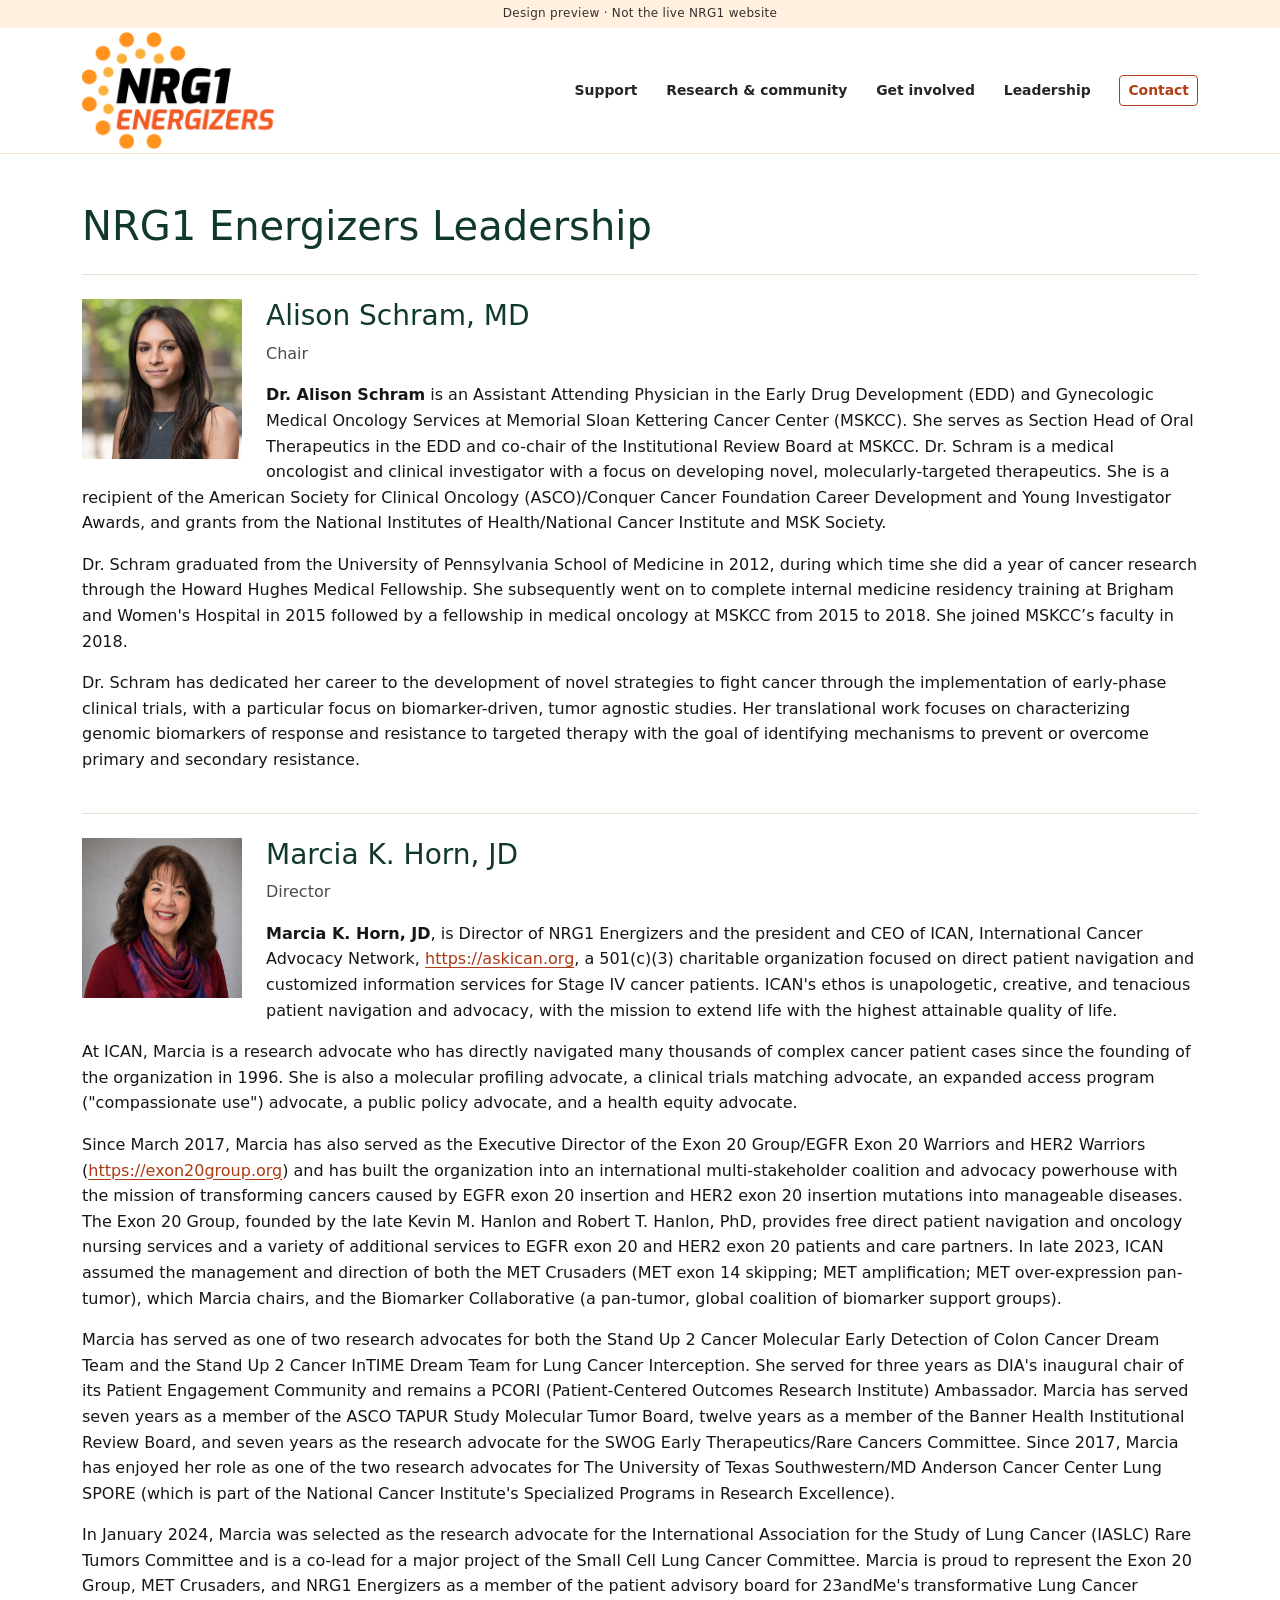
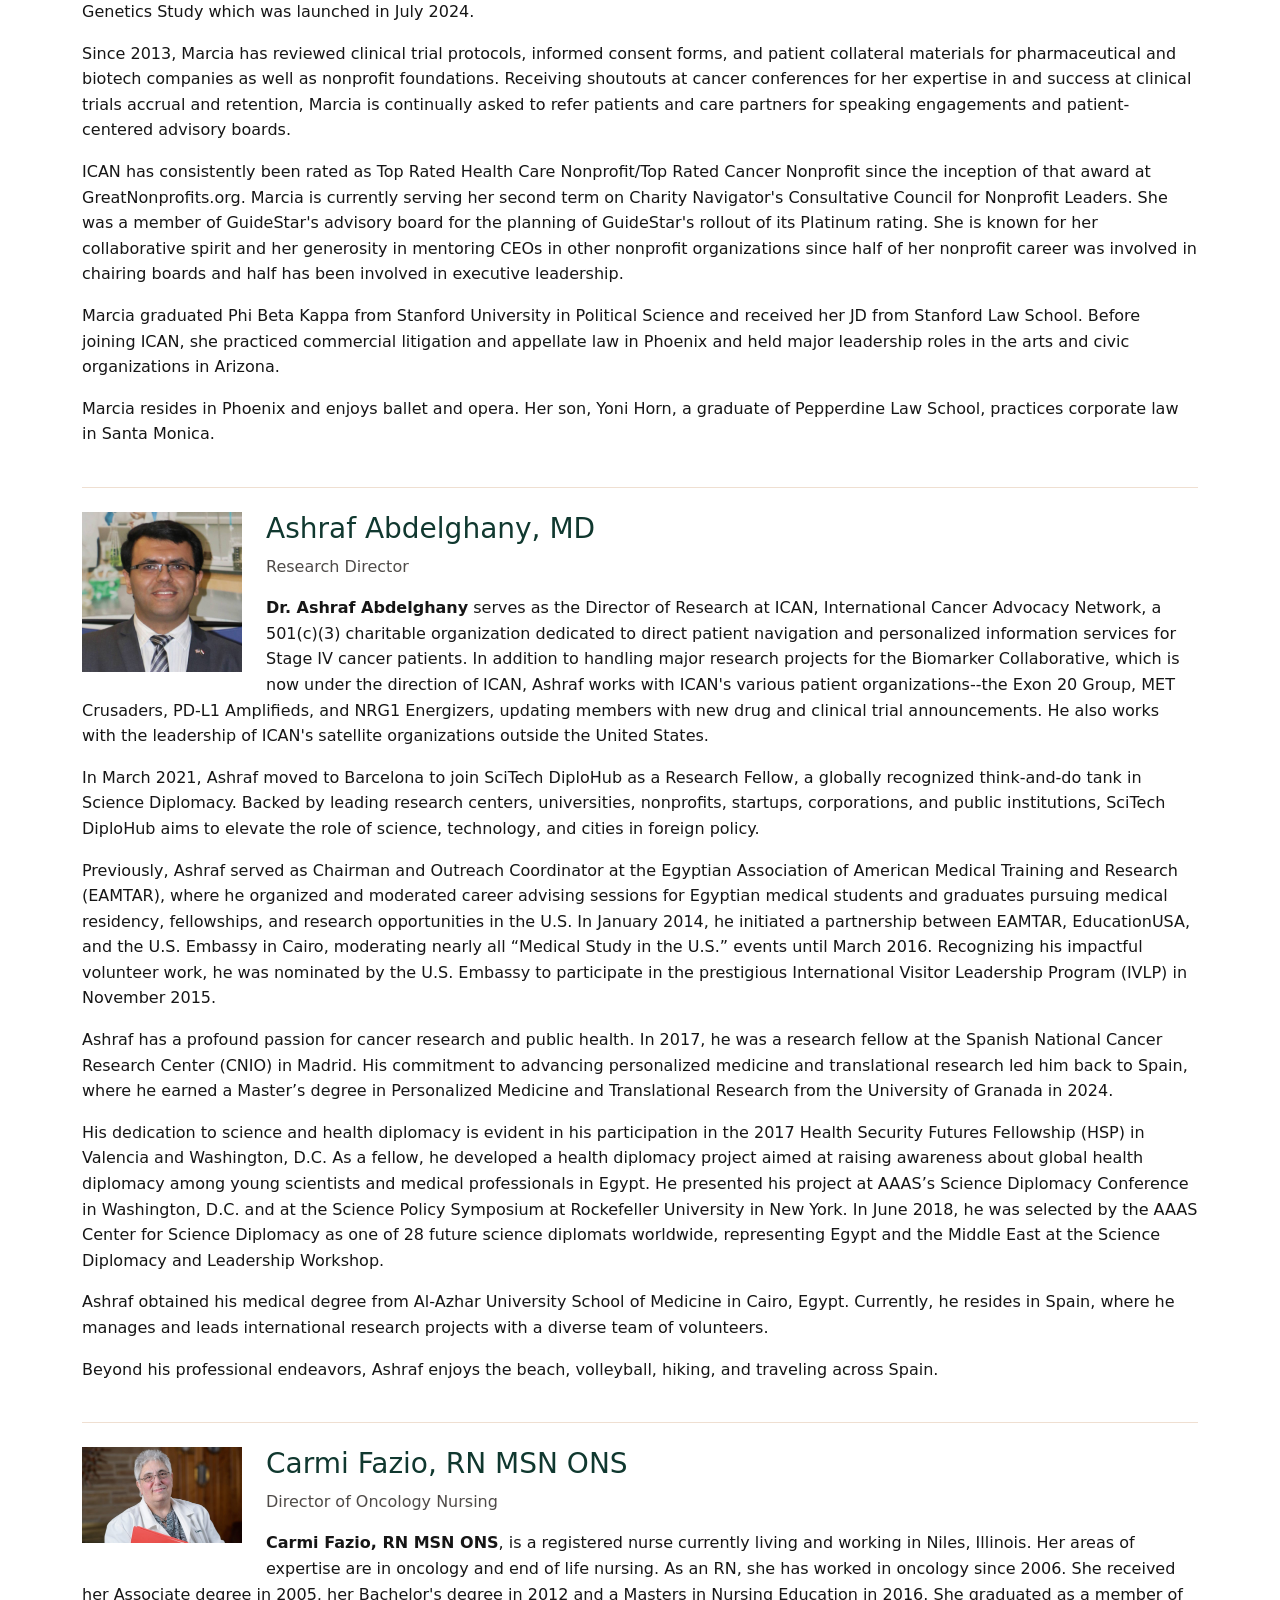
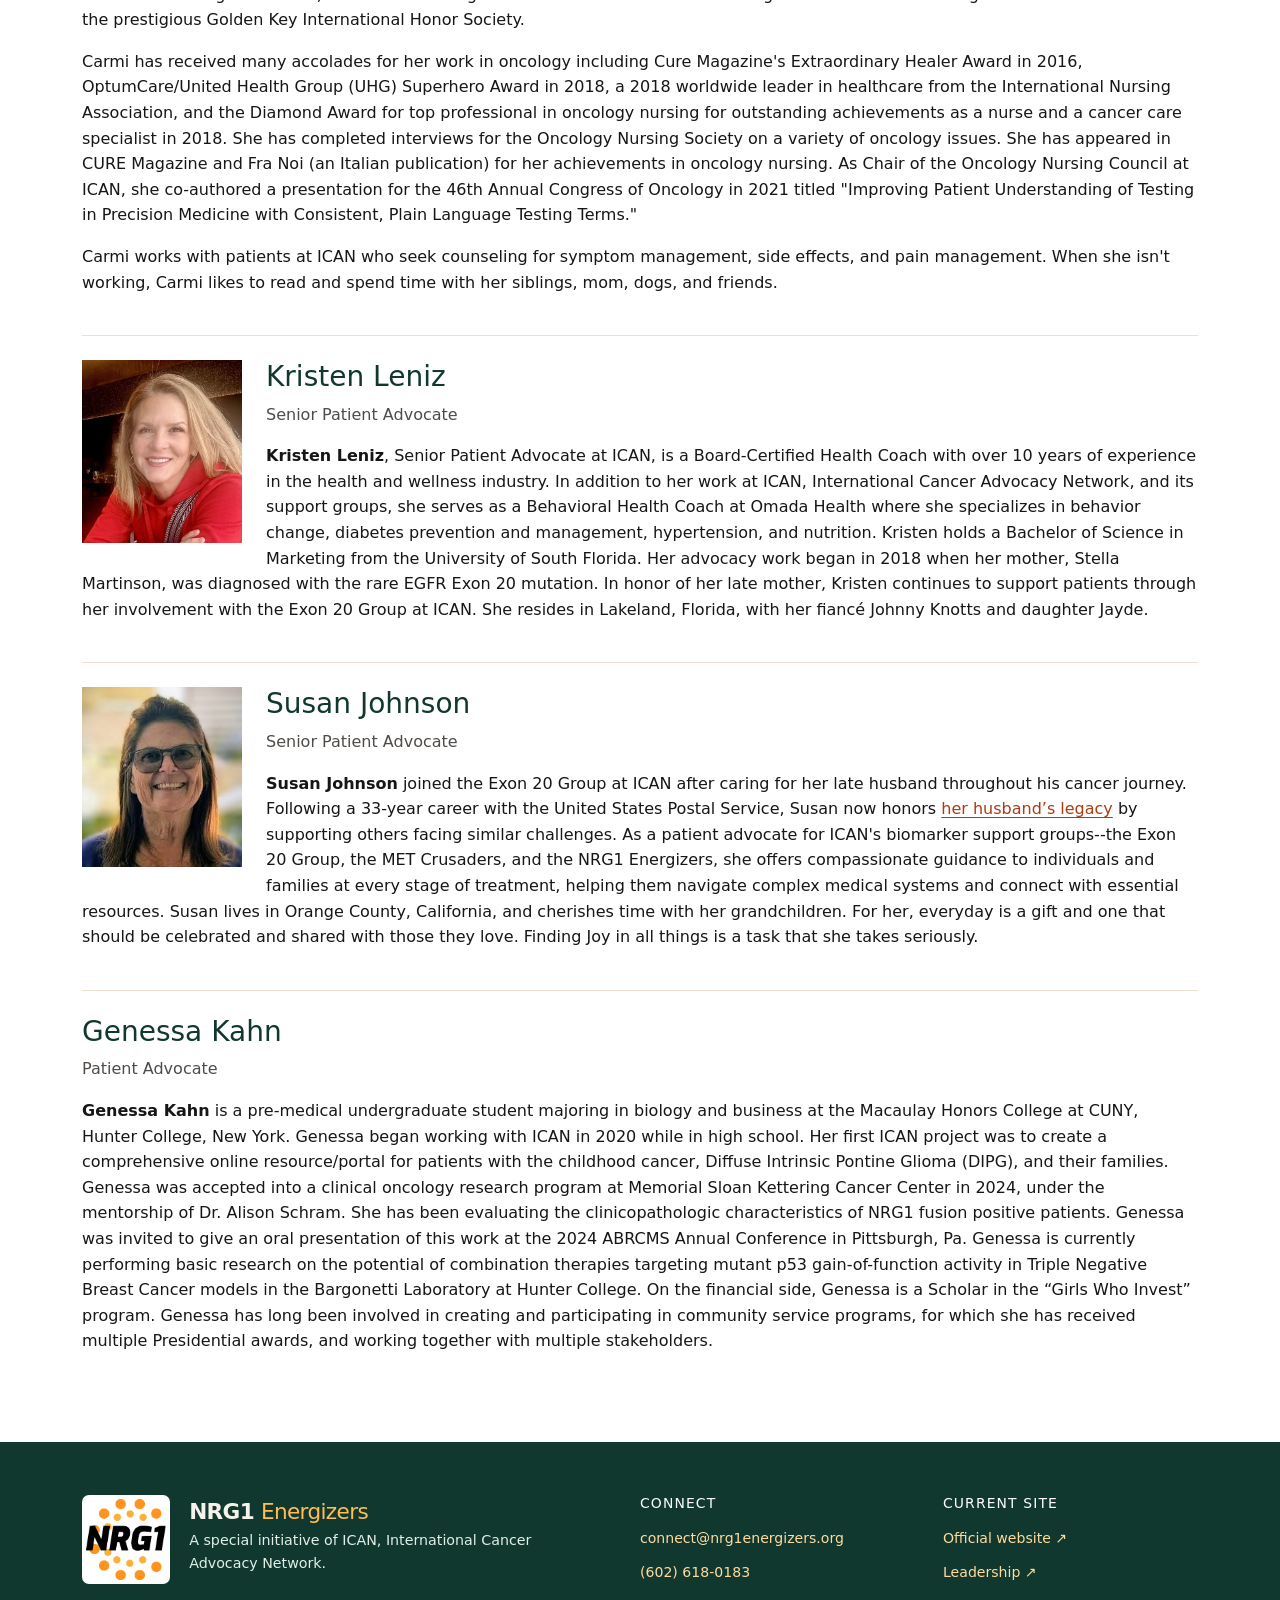
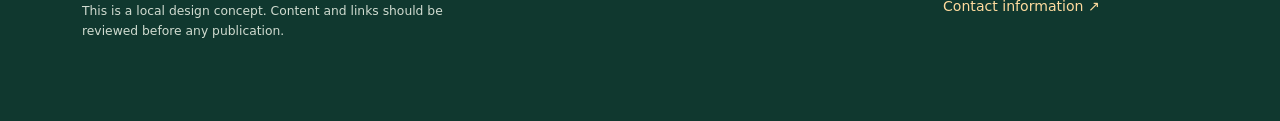
==== commit 8f5fd839: "Remove development navigation from preview full biographies" ====
--- a/preview/leadership-bios.html
+++ b/preview/leadership-bios.html
@@ -40,17 +40,6 @@
 
   <main id="main" class="leadership-bios container py-5">
     <h1 class="mb-4">NRG1 Energizers Leadership</h1>
-    <nav class="mb-5" aria-label="Jump to a biography">
-      <ul class="list-unstyled d-flex flex-wrap gap-3 mb-0">
-        <li><a href="#alison-schram">Alison Schram, MD</a></li>
-        <li><a href="#marcia-horn">Marcia K. Horn, JD</a></li>
-        <li><a href="#ashraf-abdelghany">Ashraf Abdelghany, MD</a></li>
-        <li><a href="#carmi-fazio">Carmi Fazio, RN MSN ONS</a></li>
-        <li><a href="#kristen-leniz">Kristen Leniz</a></li>
-        <li><a href="#susan-johnson">Susan Johnson</a></li>
-        <li><a href="#genessa-kahn">Genessa Kahn</a></li>
-      </ul>
-    </nav>
     <!-- Biography wording, paragraph boundaries, emphasis, and links preserved from https://nrg1energizers.org/leadership.html. -->
     <section id="alison-schram" class="bio-section clearfix py-4 border-top" aria-labelledby="alison-schram-heading" tabindex="-1">
       <img class="bio-portrait img-fluid d-block float-md-start me-md-4 mb-3" src="assets/images/leadership/alison-schram.jpg" width="500" height="500" alt="Portrait of Alison Schram, MD" loading="lazy">
--- a/preview/assets/css/nrg1.css
+++ b/preview/assets/css/nrg1.css
@@ -808,6 +808,19 @@
   }
 }
 
+/* Anchor focus belongs to the biography heading, never the full container. */
+.leadership-biography:focus,
+.bio-section:focus {
+  outline: none;
+}
+.leadership-biography:focus-visible h2,
+.bio-section:focus-visible h2 {
+  text-decoration: underline;
+  text-decoration-color: var(--forest-deep);
+  text-decoration-thickness: 2px;
+  text-underline-offset: .2em;
+}
+
 /* Full Leadership biographies: Bootstrap owns floats, spacing, and clearing. */
 .leadership-bios h1,
 .leadership-bios h2 {
